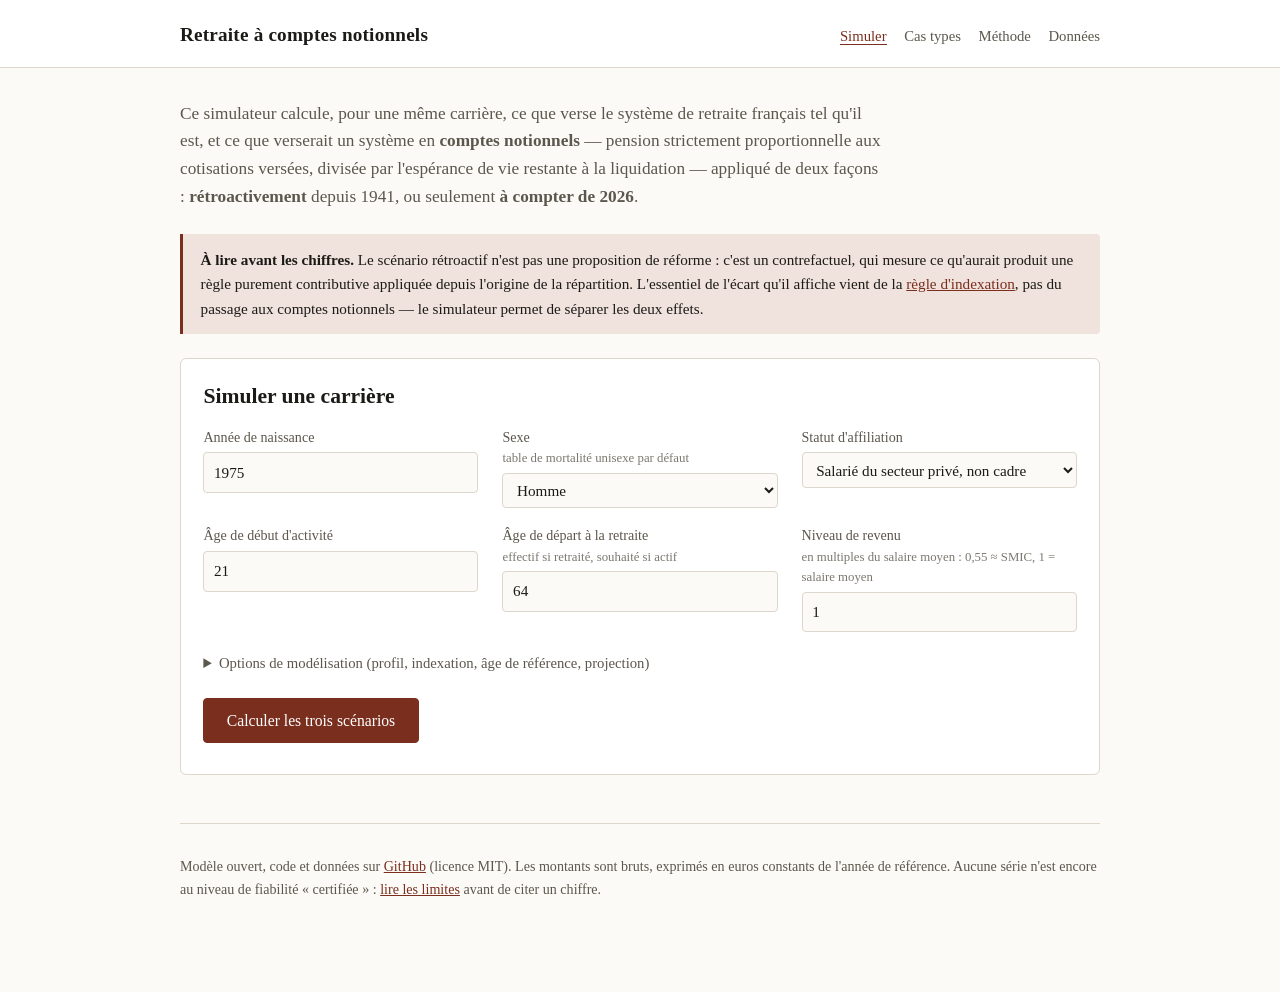
==== index.html @ 0a954726 "Servir le site depuis la racine, là où GitHub Pages regarde Deux mécanismes publiaient le site en mê" ====
<!doctype html>
<html lang="fr">
<head>
<meta charset="utf-8">
<meta name="viewport" content="width=device-width, initial-scale=1">
<title>Retraite à comptes notionnels — simulateur</title>
<meta name="description" content="Simulateur d'un système de retraite français en comptes notionnels, appliqué rétroactivement depuis 1941. Le calcul s'exécute dans votre navigateur.">
<link rel="icon" href="data:image/svg+xml,<svg xmlns='http://www.w3.org/2000/svg' viewBox='0 0 32 32'><text y='26' font-size='26'>📈</text></svg>">

<!-- Style d'amorçage, le temps que le moteur se charge. La feuille de style
     complète est produite par le module Python, pour n'exister qu'en un seul
     endroit. -->
<style>
  :root { color-scheme: light dark; --fond: #fbfaf7; --texte: #1b1a17;
          --texte-doux: #5c574d; --accent: #7a2e1e; --trait: #ddd7cb;
          --fond-appui: #f2efe9; }
  @media (prefers-color-scheme: dark) {
    :root { --fond: #16151a; --texte: #ece9e3; --texte-doux: #a5a099;
            --accent: #e08b6f; --trait: #35333c; --fond-appui: #26252c; }
  }
  body { margin: 0; background: var(--fond); color: var(--texte);
         font-family: "Iowan Old Style", "Palatino Linotype", Palatino, Georgia, serif;
         font-size: 17px; line-height: 1.6; }
  #amorce { max-width: 34rem; margin: 0 auto; padding: 5rem 1.5rem; text-align: center; }
  #amorce h1 { font-size: 1.4rem; font-weight: 600; margin: 0 0 0.75rem; }
  #amorce p { color: var(--texte-doux); font-size: 0.98rem; }
  #etape { font-size: 0.92rem; margin-top: 1.75rem; }
  .jauge { height: 6px; width: min(24rem, 80%); margin: 0.9rem auto 0;
           background: var(--fond-appui); border-radius: 3px; overflow: hidden; }
  .jauge > span { display: block; height: 100%; width: 30%; background: var(--accent);
                  animation: glisse 1.4s ease-in-out infinite; }
  @keyframes glisse { 0% { transform: translateX(-100%); } 100% { transform: translateX(333%); } }
  #amorce.echec .jauge { display: none; }
  #amorce code { background: var(--fond-appui); padding: 0.1rem 0.35rem;
                 border-radius: 3px; font-size: 0.88rem; }
  .replique { text-align: left; border-left: 3px solid var(--accent);
              background: var(--fond-appui); padding: 0.9rem 1.1rem; margin-top: 1.5rem;
              font-size: 0.92rem; }
</style>
<style id="style-simulateur"></style>
</head>
<body>

<div id="amorce">
  <h1>Retraite à comptes notionnels</h1>
  <p>Le simulateur se prépare. Le modèle — code Python et données de référence —
  s'exécute dans votre navigateur : rien n'est envoyé à un serveur, et il n'y a
  rien à installer. Le premier chargement prend quelques secondes, les suivants
  sont immédiats.</p>
  <div id="etape">Démarrage…</div>
  <div class="jauge"><span></span></div>
  <noscript>
    <div class="replique">Ce simulateur a besoin de JavaScript : le calcul se fait
    dans votre navigateur, il n'y a pas de serveur pour le faire à sa place.</div>
  </noscript>
</div>

<script src="moteur/pyodide/pyodide.js"></script>
<script>
(function () {
  "use strict";

  // Tout est servi depuis ce dépôt : l'environnement Python comme le modèle.
  // Aucune requête vers un tiers, rien à installer, rien à autoriser.
  const INDEX_PYODIDE = "moteur/pyodide/";
  const RACINE = "/simulateur";
  const amorce = document.getElementById("amorce");
  let moteur = null;      // module Python retraite_notionnelle.web.navigateur
  let rendu = null;       // fonction (chemin, parametres) -> {titre, corps, ...}

  function etape(texte) {
    document.getElementById("etape").textContent = texte;
  }

  function echec(titre, detail) {
    amorce.classList.add("echec");
    amorce.innerHTML =
      "<h1>" + titre + "</h1>" +
      '<div class="replique">' + detail + "</div>";
  }

  // -- démarrage -------------------------------------------------------------

  async function preparer() {
    if (typeof loadPyodide !== "function") {
      throw new Error("environnement introuvable");
    }
    etape("Chargement de Python (environ 12 Mo, mis en cache ensuite)…");
    const pyodide = await loadPyodide({ indexURL: INDEX_PYODIDE });

    etape("Chargement de la bibliothèque de lecture des données…");
    await pyodide.loadPackage("pyyaml");

    etape("Chargement du modèle et des séries de référence…");
    const reponse = await fetch("moteur/simulateur.zip", { cache: "force-cache" });
    if (!reponse.ok) {
      throw new Error("moteur/simulateur.zip introuvable (" + reponse.status + ")");
    }
    const paquet = await reponse.arrayBuffer();
    pyodide.FS.mkdirTree(RACINE);
    await pyodide.unpackArchive(paquet, "zip", { extractDir: RACINE });
    pyodide.runPython("import sys; sys.path.insert(0, " + JSON.stringify(RACINE) + ")");

    etape("Calibration des tables de mortalité…");
    moteur = pyodide.pyimport("retraite_notionnelle.web.navigateur");
    document.getElementById("style-simulateur").textContent = moteur.feuille_de_style();
    moteur.demarrer(RACINE + "/data");

    rendu = function (chemin, parametres) {
      return JSON.parse(moteur.rendre_page(chemin, JSON.stringify(parametres)));
    };
  }

  // -- rendu -----------------------------------------------------------------

  function coquille() {
    amorce.remove();
    document.body.insertAdjacentHTML("beforeend",
      '<div id="entete"></div><main id="contenu"></main>');
  }

  function chargement(message) {
    return '<div class="chargement">' + message +
           '<div class="jauge"><span></span></div></div>';
  }

  function adresse() {
    const brut = location.hash.replace(/^#/, "") || "/";
    const separation = brut.indexOf("?");
    const chemin = separation === -1 ? brut : brut.slice(0, separation);
    const requete = separation === -1 ? "" : brut.slice(separation + 1);
    const parametres = {};
    new URLSearchParams(requete).forEach(function (valeur, cle) {
      parametres[cle] = valeur;
    });
    return { chemin: chemin || "/", parametres: parametres };
  }

  // Les options de modélisation restent ouvertes d'une simulation à l'autre :
  // qui les a dépliées une fois y revient.
  let optionsDepliees = false;

  async function afficher() {
    const cible = adresse();
    const contenu = document.getElementById("contenu");
    const details = contenu.querySelector("form details");
    if (details) { optionsDepliees = details.open; }

    document.body.classList.add("calcul-en-cours");
    contenu.innerHTML = chargement(
      cible.chemin === "/cas-types"
        ? "Calcul des 12 cas types sur 7 générations…"
        : "Calcul en cours…"
    );
    // Laisse le navigateur peindre l'attente avant de bloquer sur le calcul.
    await new Promise(function (suite) { setTimeout(suite, 20); });

    let page;
    try {
      page = rendu(cible.chemin, cible.parametres);
    } catch (erreur) {
      document.body.classList.remove("calcul-en-cours");
      contenu.innerHTML =
        '<div class="erreur"><strong>Le calcul a échoué.</strong> ' +
        String(erreur).replace(/[<>&]/g, "") + "</div>";
      return;
    }

    document.getElementById("entete").innerHTML = page.entete;
    contenu.innerHTML = page.corps + page.pied;
    document.title = page.titre + " — Retraite en comptes notionnels";
    document.body.classList.remove("calcul-en-cours");

    const nouveauDetails = contenu.querySelector("form details");
    if (nouveauDetails && optionsDepliees) { nouveauDetails.open = true; }
    window.scrollTo({ top: 0 });
  }

  // -- navigation ------------------------------------------------------------

  document.addEventListener("submit", function (evenement) {
    const formulaire = evenement.target.closest("form");
    if (!formulaire) { return; }
    evenement.preventDefault();

    const parametres = new URLSearchParams();
    new FormData(formulaire).forEach(function (valeur, cle) {
      if (String(valeur).trim() !== "") { parametres.set(cle, valeur); }
    });
    const cible = "#/?" + parametres.toString();
    if (location.hash === cible) { afficher(); } else { location.hash = cible; }
  });

  window.addEventListener("hashchange", afficher);

  preparer().then(function () {
    coquille();
    return afficher();
  }).catch(function (erreur) {
    echec(
      "Le simulateur n'a pas pu se charger",
      "<p>" + String(erreur) + "</p>" +
      "<p>Le calcul s'exécute dans le navigateur, au moyen de WebAssembly. " +
      "Un navigateur ancien, ou un mode de navigation qui bloque WebAssembly, " +
      "peut l'en empêcher. Réessayer après rechargement de la page suffit " +
      "souvent ; sinon, un navigateur à jour (Firefox, Chrome, Safari, Edge) " +
      "règle le problème.</p>" +
      '<p><a href="https://github.com/wald52/retraitecomptenotionelle">' +
      "Le dépôt du projet</a></p>"
    );
  });
})();
</script>
</body>
</html>
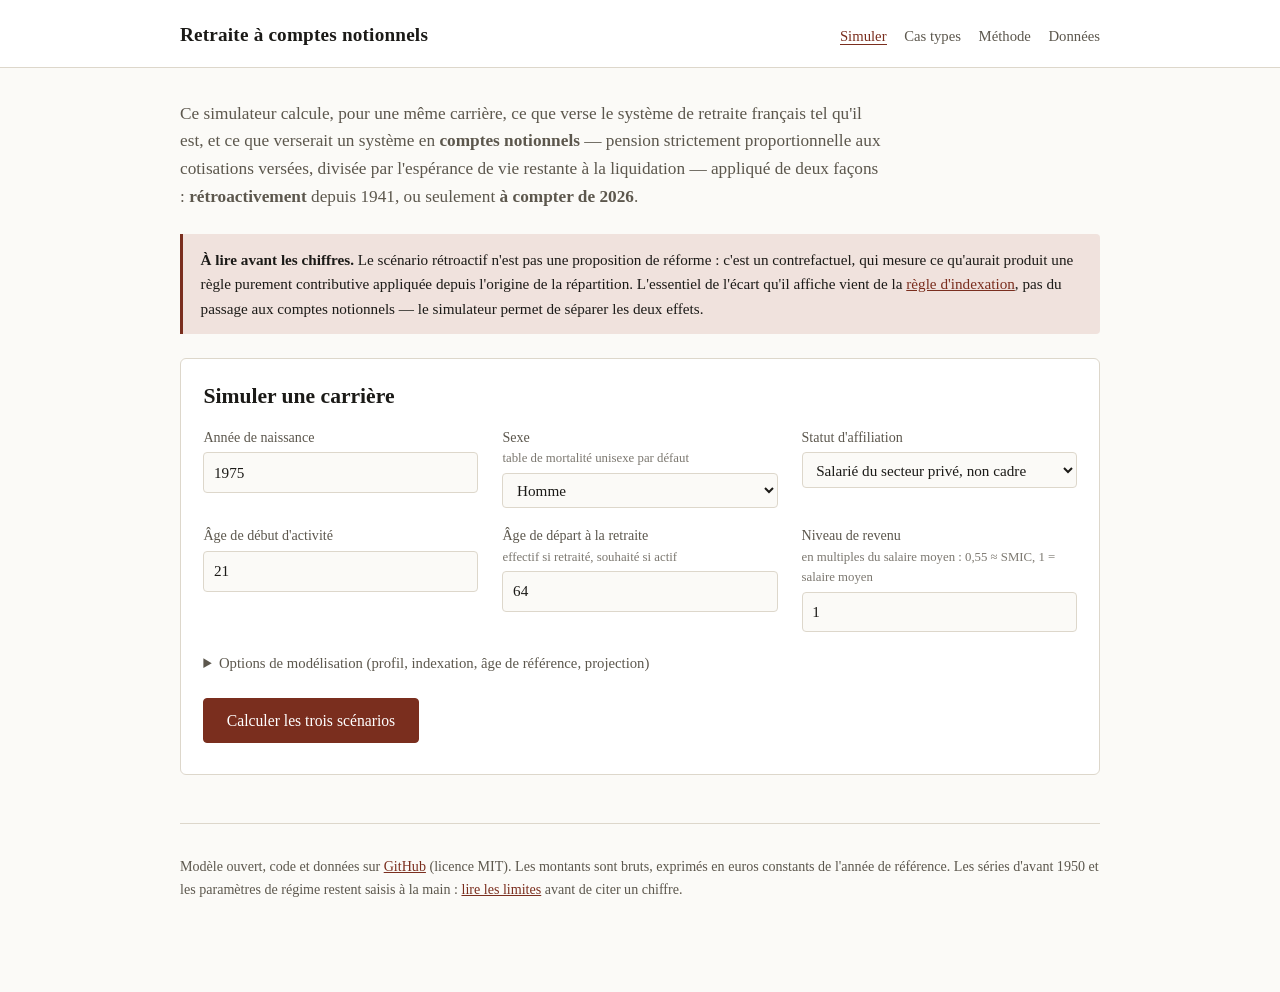
==== commit b7435125: "Servir le simulateur en JavaScript : 13,5 Mo de Pyodide en moins La page chargeait CPython compilé e" ====
--- a/index.html
+++ b/index.html
@@ -7,29 +7,24 @@
 <meta name="description" content="Simulateur d'un système de retraite français en comptes notionnels, appliqué rétroactivement depuis 1941. Le calcul s'exécute dans votre navigateur.">
 <link rel="icon" href="data:image/svg+xml,<svg xmlns='http://www.w3.org/2000/svg' viewBox='0 0 32 32'><text y='26' font-size='26'>📈</text></svg>">
 
-<!-- Style d'amorçage, le temps que le moteur se charge. La feuille de style
-     complète est produite par le module Python, pour n'exister qu'en un seul
-     endroit. -->
+<!-- La feuille de style est extraite du module Python par
+     scripts/construire_donnees.py : elle n'existe qu'en un seul endroit, et le
+     serveur Python comme le site en JavaScript affichent la même chose. -->
+<link rel="stylesheet" href="moteur/style.css">
+<link rel="preload" href="moteur/donnees.json" as="fetch" type="application/json">
+
 <style>
-  :root { color-scheme: light dark; --fond: #fbfaf7; --texte: #1b1a17;
-          --texte-doux: #5c574d; --accent: #7a2e1e; --trait: #ddd7cb;
-          --fond-appui: #f2efe9; }
-  @media (prefers-color-scheme: dark) {
-    :root { --fond: #16151a; --texte: #ece9e3; --texte-doux: #a5a099;
-            --accent: #e08b6f; --trait: #35333c; --fond-appui: #26252c; }
-  }
-  body { margin: 0; background: var(--fond); color: var(--texte);
-         font-family: "Iowan Old Style", "Palatino Linotype", Palatino, Georgia, serif;
-         font-size: 17px; line-height: 1.6; }
+  /* Écran d'amorçage : quelques dixièmes de seconde, le temps de récupérer les
+     séries de référence. Il reprend les variables de la feuille de style. */
   #amorce { max-width: 34rem; margin: 0 auto; padding: 5rem 1.5rem; text-align: center; }
   #amorce h1 { font-size: 1.4rem; font-weight: 600; margin: 0 0 0.75rem; }
   #amorce p { color: var(--texte-doux); font-size: 0.98rem; }
   #etape { font-size: 0.92rem; margin-top: 1.75rem; }
-  .jauge { height: 6px; width: min(24rem, 80%); margin: 0.9rem auto 0;
-           background: var(--fond-appui); border-radius: 3px; overflow: hidden; }
-  .jauge > span { display: block; height: 100%; width: 30%; background: var(--accent);
-                  animation: glisse 1.4s ease-in-out infinite; }
-  @keyframes glisse { 0% { transform: translateX(-100%); } 100% { transform: translateX(333%); } }
+  #amorce .jauge { height: 6px; width: min(24rem, 80%); margin: 0.9rem auto 0;
+                   background: var(--fond-appui); border-radius: 3px; overflow: hidden; }
+  #amorce .jauge > span { display: block; height: 100%; width: 30%;
+                          background: var(--accent);
+                          animation: glisse 1.4s ease-in-out infinite; }
   #amorce.echec .jauge { display: none; }
   #amorce code { background: var(--fond-appui); padding: 0.1rem 0.35rem;
                  border-radius: 3px; font-size: 0.88rem; }
@@ -37,16 +32,14 @@
               background: var(--fond-appui); padding: 0.9rem 1.1rem; margin-top: 1.5rem;
               font-size: 0.92rem; }
 </style>
-<style id="style-simulateur"></style>
 </head>
 <body>
 
 <div id="amorce">
   <h1>Retraite à comptes notionnels</h1>
-  <p>Le simulateur se prépare. Le modèle — code Python et données de référence —
-  s'exécute dans votre navigateur : rien n'est envoyé à un serveur, et il n'y a
-  rien à installer. Le premier chargement prend quelques secondes, les suivants
-  sont immédiats.</p>
+  <p>Le simulateur se prépare. Le modèle et les données de référence s'exécutent
+  dans votre navigateur : rien n'est envoyé à un serveur, et il n'y a rien à
+  installer.</p>
   <div id="etape">Démarrage…</div>
   <div class="jauge"><span></span></div>
   <noscript>
@@ -55,161 +48,136 @@
   </noscript>
 </div>
 
-<script src="moteur/pyodide/pyodide.js"></script>
-<script>
-(function () {
-  "use strict";
+<script type="module">
+import { Contexte, TITRES, rendre } from "./moteur/js/pages.js";
+import * as gabarit from "./moteur/js/gabarit.js";
 
-  // Tout est servi depuis ce dépôt : l'environnement Python comme le modèle.
-  // Aucune requête vers un tiers, rien à installer, rien à autoriser.
-  const INDEX_PYODIDE = "moteur/pyodide/";
-  const RACINE = "/simulateur";
-  const amorce = document.getElementById("amorce");
-  let moteur = null;      // module Python retraite_notionnelle.web.navigateur
-  let rendu = null;       // fonction (chemin, parametres) -> {titre, corps, ...}
+const amorce = document.getElementById("amorce");
+let contexte = null;
 
-  function etape(texte) {
-    document.getElementById("etape").textContent = texte;
+function etape(texte) {
+  document.getElementById("etape").textContent = texte;
+}
+
+function echec(titre, detail) {
+  amorce.classList.add("echec");
+  amorce.innerHTML = `<h1>${titre}</h1><div class="replique">${detail}</div>`;
+}
+
+// -- démarrage ---------------------------------------------------------------
+
+async function preparer() {
+  etape("Chargement des séries de référence…");
+  const reponse = await fetch("moteur/donnees.json", { cache: "force-cache" });
+  if (!reponse.ok) {
+    throw new Error(`moteur/donnees.json introuvable (${reponse.status})`);
+  }
+  const paquet = await reponse.json();
+
+  gabarit.etat.mode = "navigateur";
+  contexte = new Contexte(paquet);
+  // Construit le simulateur du jeu de paramètres par défaut — séries, tables de
+  // mortalité et catalogue des régimes. C'est la seule opération qui coûte, et
+  // les simulations suivantes la réutilisent.
+  contexte.simulateur();
+}
+
+// -- rendu -------------------------------------------------------------------
+
+function coquille() {
+  amorce.remove();
+  document.body.insertAdjacentHTML("beforeend",
+    '<div id="entete"></div><main id="contenu"></main>');
+}
+
+function chargement(message) {
+  return `<div class="chargement">${message}<div class="jauge"><span></span></div></div>`;
+}
+
+function adresse() {
+  const brut = location.hash.replace(/^#/, "") || "/";
+  const separation = brut.indexOf("?");
+  const chemin = separation === -1 ? brut : brut.slice(0, separation);
+  const requete = separation === -1 ? "" : brut.slice(separation + 1);
+  const parametres = {};
+  new URLSearchParams(requete).forEach((valeur, cle) => { parametres[cle] = valeur; });
+  return { chemin: chemin || "/", parametres };
+}
+
+// Les options de modélisation restent ouvertes d'une simulation à l'autre :
+// qui les a dépliées une fois y revient.
+let optionsDepliees = false;
+
+async function afficher() {
+  const cible = adresse();
+  const contenu = document.getElementById("contenu");
+  const details = contenu.querySelector("form details");
+  if (details) { optionsDepliees = details.open; }
+
+  document.body.classList.add("calcul-en-cours");
+  contenu.innerHTML = chargement(
+    cible.chemin === "/cas-types"
+      ? "Calcul des 12 cas types sur 7 générations…"
+      : "Calcul en cours…",
+  );
+  // Laisse le navigateur peindre l'attente avant de bloquer sur le calcul.
+  await new Promise((suite) => { setTimeout(suite, 20); });
+
+  let titre;
+  let corps;
+  try {
+    [titre, corps] = rendre(contexte, cible.chemin in TITRES ? cible.chemin : "/",
+      cible.parametres);
+  } catch (erreur) {
+    document.body.classList.remove("calcul-en-cours");
+    contenu.innerHTML = '<div class="erreur"><strong>Le calcul a échoué.</strong> '
+      + String(erreur).replace(/[<>&]/g, "") + "</div>";
+    return;
   }
 
-  function echec(titre, detail) {
-    amorce.classList.add("echec");
-    amorce.innerHTML =
-      "<h1>" + titre + "</h1>" +
-      '<div class="replique">' + detail + "</div>";
-  }
+  document.getElementById("entete").innerHTML = gabarit.entete(cible.chemin);
+  contenu.innerHTML = corps + gabarit.pied();
+  document.title = `${titre} — Retraite en comptes notionnels`;
+  document.body.classList.remove("calcul-en-cours");
 
-  // -- démarrage -------------------------------------------------------------
+  const nouveauDetails = contenu.querySelector("form details");
+  if (nouveauDetails && optionsDepliees) { nouveauDetails.open = true; }
+  window.scrollTo({ top: 0 });
+}
 
-  async function preparer() {
-    if (typeof loadPyodide !== "function") {
-      throw new Error("environnement introuvable");
-    }
-    etape("Chargement de Python (environ 12 Mo, mis en cache ensuite)…");
-    const pyodide = await loadPyodide({ indexURL: INDEX_PYODIDE });
+// -- navigation --------------------------------------------------------------
 
-    etape("Chargement de la bibliothèque de lecture des données…");
-    await pyodide.loadPackage("pyyaml");
+document.addEventListener("submit", (evenement) => {
+  const formulaire = evenement.target.closest("form");
+  if (!formulaire) { return; }
+  evenement.preventDefault();
 
-    etape("Chargement du modèle et des séries de référence…");
-    const reponse = await fetch("moteur/simulateur.zip", { cache: "force-cache" });
-    if (!reponse.ok) {
-      throw new Error("moteur/simulateur.zip introuvable (" + reponse.status + ")");
-    }
-    const paquet = await reponse.arrayBuffer();
-    pyodide.FS.mkdirTree(RACINE);
-    await pyodide.unpackArchive(paquet, "zip", { extractDir: RACINE });
-    pyodide.runPython("import sys; sys.path.insert(0, " + JSON.stringify(RACINE) + ")");
+  const parametres = new URLSearchParams();
+  new FormData(formulaire).forEach((valeur, cle) => {
+    if (String(valeur).trim() !== "") { parametres.set(cle, valeur); }
+  });
+  const cible = `#/?${parametres.toString()}`;
+  if (location.hash === cible) { afficher(); } else { location.hash = cible; }
+});
 
-    etape("Calibration des tables de mortalité…");
-    moteur = pyodide.pyimport("retraite_notionnelle.web.navigateur");
-    document.getElementById("style-simulateur").textContent = moteur.feuille_de_style();
-    moteur.demarrer(RACINE + "/data");
+window.addEventListener("hashchange", afficher);
 
-    rendu = function (chemin, parametres) {
-      return JSON.parse(moteur.rendre_page(chemin, JSON.stringify(parametres)));
-    };
-  }
-
-  // -- rendu -----------------------------------------------------------------
-
-  function coquille() {
-    amorce.remove();
-    document.body.insertAdjacentHTML("beforeend",
-      '<div id="entete"></div><main id="contenu"></main>');
-  }
-
-  function chargement(message) {
-    return '<div class="chargement">' + message +
-           '<div class="jauge"><span></span></div></div>';
-  }
-
-  function adresse() {
-    const brut = location.hash.replace(/^#/, "") || "/";
-    const separation = brut.indexOf("?");
-    const chemin = separation === -1 ? brut : brut.slice(0, separation);
-    const requete = separation === -1 ? "" : brut.slice(separation + 1);
-    const parametres = {};
-    new URLSearchParams(requete).forEach(function (valeur, cle) {
-      parametres[cle] = valeur;
-    });
-    return { chemin: chemin || "/", parametres: parametres };
-  }
-
-  // Les options de modélisation restent ouvertes d'une simulation à l'autre :
-  // qui les a dépliées une fois y revient.
-  let optionsDepliees = false;
-
-  async function afficher() {
-    const cible = adresse();
-    const contenu = document.getElementById("contenu");
-    const details = contenu.querySelector("form details");
-    if (details) { optionsDepliees = details.open; }
-
-    document.body.classList.add("calcul-en-cours");
-    contenu.innerHTML = chargement(
-      cible.chemin === "/cas-types"
-        ? "Calcul des 12 cas types sur 7 générations…"
-        : "Calcul en cours…"
-    );
-    // Laisse le navigateur peindre l'attente avant de bloquer sur le calcul.
-    await new Promise(function (suite) { setTimeout(suite, 20); });
-
-    let page;
-    try {
-      page = rendu(cible.chemin, cible.parametres);
-    } catch (erreur) {
-      document.body.classList.remove("calcul-en-cours");
-      contenu.innerHTML =
-        '<div class="erreur"><strong>Le calcul a échoué.</strong> ' +
-        String(erreur).replace(/[<>&]/g, "") + "</div>";
-      return;
-    }
-
-    document.getElementById("entete").innerHTML = page.entete;
-    contenu.innerHTML = page.corps + page.pied;
-    document.title = page.titre + " — Retraite en comptes notionnels";
-    document.body.classList.remove("calcul-en-cours");
-
-    const nouveauDetails = contenu.querySelector("form details");
-    if (nouveauDetails && optionsDepliees) { nouveauDetails.open = true; }
-    window.scrollTo({ top: 0 });
-  }
-
-  // -- navigation ------------------------------------------------------------
-
-  document.addEventListener("submit", function (evenement) {
-    const formulaire = evenement.target.closest("form");
-    if (!formulaire) { return; }
-    evenement.preventDefault();
-
-    const parametres = new URLSearchParams();
-    new FormData(formulaire).forEach(function (valeur, cle) {
-      if (String(valeur).trim() !== "") { parametres.set(cle, valeur); }
-    });
-    const cible = "#/?" + parametres.toString();
-    if (location.hash === cible) { afficher(); } else { location.hash = cible; }
-  });
-
-  window.addEventListener("hashchange", afficher);
-
-  preparer().then(function () {
-    coquille();
-    return afficher();
-  }).catch(function (erreur) {
-    echec(
-      "Le simulateur n'a pas pu se charger",
-      "<p>" + String(erreur) + "</p>" +
-      "<p>Le calcul s'exécute dans le navigateur, au moyen de WebAssembly. " +
-      "Un navigateur ancien, ou un mode de navigation qui bloque WebAssembly, " +
-      "peut l'en empêcher. Réessayer après rechargement de la page suffit " +
-      "souvent ; sinon, un navigateur à jour (Firefox, Chrome, Safari, Edge) " +
-      "règle le problème.</p>" +
-      '<p><a href="https://github.com/wald52/retraitecomptenotionelle">' +
-      "Le dépôt du projet</a></p>"
-    );
-  });
-})();
+preparer().then(() => {
+  coquille();
+  return afficher();
+}).catch((erreur) => {
+  echec(
+    "Le simulateur n'a pas pu se charger",
+    `<p>${String(erreur)}</p>`
+    + "<p>Le modèle et ses données sont servis depuis ce dépôt : un réseau "
+    + "coupé pendant le chargement, ou un navigateur qui bloque les modules "
+    + "JavaScript, peuvent l'empêcher d'aboutir. Recharger la page suffit "
+    + "souvent ; sinon, un navigateur à jour (Firefox, Chrome, Safari, Edge) "
+    + "règle le problème.</p>"
+    + '<p><a href="https://github.com/wald52/retraitecomptenotionelle">'
+    + "Le dépôt du projet</a></p>",
+  );
+});
 </script>
 </body>
 </html>
--- a/moteur/style.css
+++ b/moteur/style.css
@@ -0,0 +1,173 @@
+/* Extrait de src/retraite_notionnelle/web/gabarit.py par
+   scripts/construire_donnees.py — ne pas modifier ici. */
+:root {
+  color-scheme: light dark;
+  --fond: #fbfaf7;
+  --fond-carte: #ffffff;
+  --fond-appui: #f2efe9;
+  --texte: #1b1a17;
+  --texte-doux: #5c574d;
+  --trait: #ddd7cb;
+  --accent: #7a2e1e;
+  --accent-doux: #f0e2dd;
+  --actuel: #3f5c66;
+  --retroactif: #a2472e;
+  --prospectif: #6a6a4d;
+  --alerte: #8a5a00;
+}
+@media (prefers-color-scheme: dark) {
+  :root {
+    --fond: #16151a;
+    --fond-carte: #1e1d23;
+    --fond-appui: #26252c;
+    --texte: #ece9e3;
+    --texte-doux: #a5a099;
+    --trait: #35333c;
+    --accent: #e08b6f;
+    --accent-doux: #3a2820;
+    --actuel: #8fb2c0;
+    --retroactif: #e08b6f;
+    --prospectif: #bcbc8e;
+    --alerte: #e0b062;
+  }
+}
+* { box-sizing: border-box; }
+body {
+  margin: 0;
+  background: var(--fond);
+  color: var(--texte);
+  font-family: "Iowan Old Style", "Palatino Linotype", Palatino, Georgia, serif;
+  font-size: 17px;
+  line-height: 1.6;
+}
+main { max-width: 60rem; margin: 0 auto; padding: 0 1.25rem 5rem; }
+header.bandeau {
+  border-bottom: 1px solid var(--trait);
+  background: var(--fond-carte);
+  padding: 1.25rem 0 1rem;
+  margin-bottom: 2rem;
+}
+header.bandeau .interieur {
+  max-width: 60rem; margin: 0 auto; padding: 0 1.25rem;
+  display: flex; flex-wrap: wrap; gap: 0.75rem 1.5rem;
+  align-items: baseline; justify-content: space-between;
+}
+header.bandeau h1 { font-size: 1.2rem; margin: 0; letter-spacing: 0.01em; }
+header.bandeau h1 a { color: inherit; text-decoration: none; }
+nav a {
+  color: var(--texte-doux); text-decoration: none;
+  margin-left: 1.1rem; font-size: 0.92rem;
+  border-bottom: 1px solid transparent;
+}
+nav a:hover, nav a[aria-current="page"] {
+  color: var(--accent); border-bottom-color: var(--accent);
+}
+h2 { font-size: 1.35rem; margin: 2.5rem 0 0.75rem; font-weight: 600; }
+h3 { font-size: 1.05rem; margin: 1.75rem 0 0.5rem; font-weight: 600; }
+p { margin: 0.7rem 0; }
+a { color: var(--accent); }
+.chapeau { font-size: 1.08rem; color: var(--texte-doux); max-width: 44rem; }
+.carte {
+  background: var(--fond-carte); border: 1px solid var(--trait);
+  border-radius: 6px; padding: 1.25rem 1.4rem; margin: 1.5rem 0;
+}
+.note {
+  border-left: 3px solid var(--accent); background: var(--accent-doux);
+  padding: 0.85rem 1.1rem; margin: 1.5rem 0; font-size: 0.95rem;
+  border-radius: 0 4px 4px 0;
+}
+.note.avertissement { border-left-color: var(--alerte); }
+.discret { color: var(--texte-doux); font-size: 0.9rem; }
+form .grille {
+  display: grid; grid-template-columns: repeat(auto-fit, minmax(15rem, 1fr));
+  gap: 1rem 1.5rem;
+}
+label { display: block; font-size: 0.88rem; color: var(--texte-doux); margin-bottom: 0.25rem; }
+label .aide { display: block; font-size: 0.8rem; opacity: 0.8; }
+input, select {
+  width: 100%; padding: 0.45rem 0.6rem; font: inherit; font-size: 0.95rem;
+  color: var(--texte); background: var(--fond); border: 1px solid var(--trait);
+  border-radius: 4px;
+}
+input:focus, select:focus { outline: 2px solid var(--accent); outline-offset: 1px; }
+button {
+  font: inherit; font-size: 0.98rem; padding: 0.55rem 1.4rem; cursor: pointer;
+  color: var(--fond-carte); background: var(--accent);
+  border: 1px solid var(--accent); border-radius: 4px;
+}
+button:hover { opacity: 0.9; }
+details { margin-top: 1.25rem; }
+summary { cursor: pointer; color: var(--texte-doux); font-size: 0.92rem; }
+summary:hover { color: var(--accent); }
+details > .grille { margin-top: 1rem; }
+.defilant { overflow-x: auto; }
+table { border-collapse: collapse; width: 100%; font-size: 0.95rem; }
+th, td { text-align: right; padding: 0.5rem 0.6rem; border-bottom: 1px solid var(--trait); }
+th:first-child, td:first-child { text-align: left; }
+thead th { font-size: 0.82rem; color: var(--texte-doux); font-weight: 600; }
+tbody tr:last-child td { border-bottom: none; }
+td.nombre, th.nombre { font-variant-numeric: tabular-nums; }
+.scenario { margin: 1.4rem 0; }
+.scenario .entete { display: flex; justify-content: space-between; gap: 1rem; align-items: baseline; }
+.scenario .titre { font-weight: 600; }
+.scenario .montant { font-variant-numeric: tabular-nums; white-space: nowrap; }
+.scenario .montant .mensuel { font-size: 1.25rem; }
+.scenario .montant .annuel { color: var(--texte-doux); font-size: 0.85rem; }
+.barre { height: 12px; background: var(--fond-appui); border-radius: 6px; margin-top: 0.4rem; }
+.barre > span { display: block; height: 100%; border-radius: 6px; }
+.barre.actuel > span { background: var(--actuel); }
+.barre.retroactif > span { background: var(--retroactif); }
+.barre.prospectif > span { background: var(--prospectif); }
+.scenario .glose { font-size: 0.88rem; color: var(--texte-doux); margin-top: 0.35rem; }
+.fiches { display: grid; grid-template-columns: repeat(auto-fit, minmax(11rem, 1fr)); gap: 1rem; }
+.fiche .valeur { font-size: 1.2rem; font-variant-numeric: tabular-nums; }
+.fiche .etiquette { font-size: 0.82rem; color: var(--texte-doux); }
+.etiquette-fiabilite {
+  display: inline-block; font-size: 0.78rem; letter-spacing: 0.04em;
+  text-transform: uppercase; padding: 0.15rem 0.5rem; border-radius: 3px;
+  background: var(--fond-appui); color: var(--texte-doux);
+}
+ul.serree { margin: 0.5rem 0; padding-left: 1.2rem; }
+ul.serree li { margin: 0.3rem 0; }
+footer {
+  border-top: 1px solid var(--trait); margin-top: 3rem; padding-top: 1.25rem;
+  font-size: 0.88rem; color: var(--texte-doux);
+}
+.erreur {
+  border-left: 3px solid var(--retroactif); background: var(--fond-appui);
+  padding: 0.85rem 1.1rem; margin: 1.5rem 0;
+}
+pre.json {
+  background: var(--fond-appui); border: 1px solid var(--trait); border-radius: 4px;
+  padding: 0.9rem 1.1rem; overflow-x: auto; max-height: 26rem; overflow-y: auto;
+  font-size: 0.82rem; line-height: 1.45;
+  font-family: ui-monospace, "SF Mono", Menlo, Consolas, monospace;
+}
+.chargement { text-align: center; padding: 4rem 1rem; color: var(--texte-doux); }
+.chargement .jauge {
+  height: 6px; width: min(24rem, 80%); margin: 1.5rem auto 0;
+  background: var(--fond-appui); border-radius: 3px; overflow: hidden;
+}
+.chargement .jauge > span {
+  display: block; height: 100%; width: 30%; background: var(--accent);
+  animation: glisse 1.4s ease-in-out infinite;
+}
+@keyframes glisse {
+  0% { transform: translateX(-100%); }
+  100% { transform: translateX(333%); }
+}
+body.calcul-en-cours main { opacity: 0.45; transition: opacity 0.2s; }
+
+/* Téléphone : le montant passe sous l'intitulé du scénario plutôt que de se
+   serrer contre lui, et la page respire un peu moins large. */
+@media (max-width: 34rem) {
+  body { font-size: 16px; }
+  main { padding: 0 1rem 4rem; }
+  .carte { padding: 1rem 1.1rem; }
+  header.bandeau .interieur { gap: 0.4rem 1rem; }
+  nav a { margin: 0 1.1rem 0 0; }
+  .scenario .entete { flex-direction: column; gap: 0.15rem; }
+  .scenario .montant { white-space: normal; }
+  .fiches { grid-template-columns: repeat(auto-fit, minmax(8rem, 1fr)); }
+  form .grille { gap: 0.9rem; }
+}
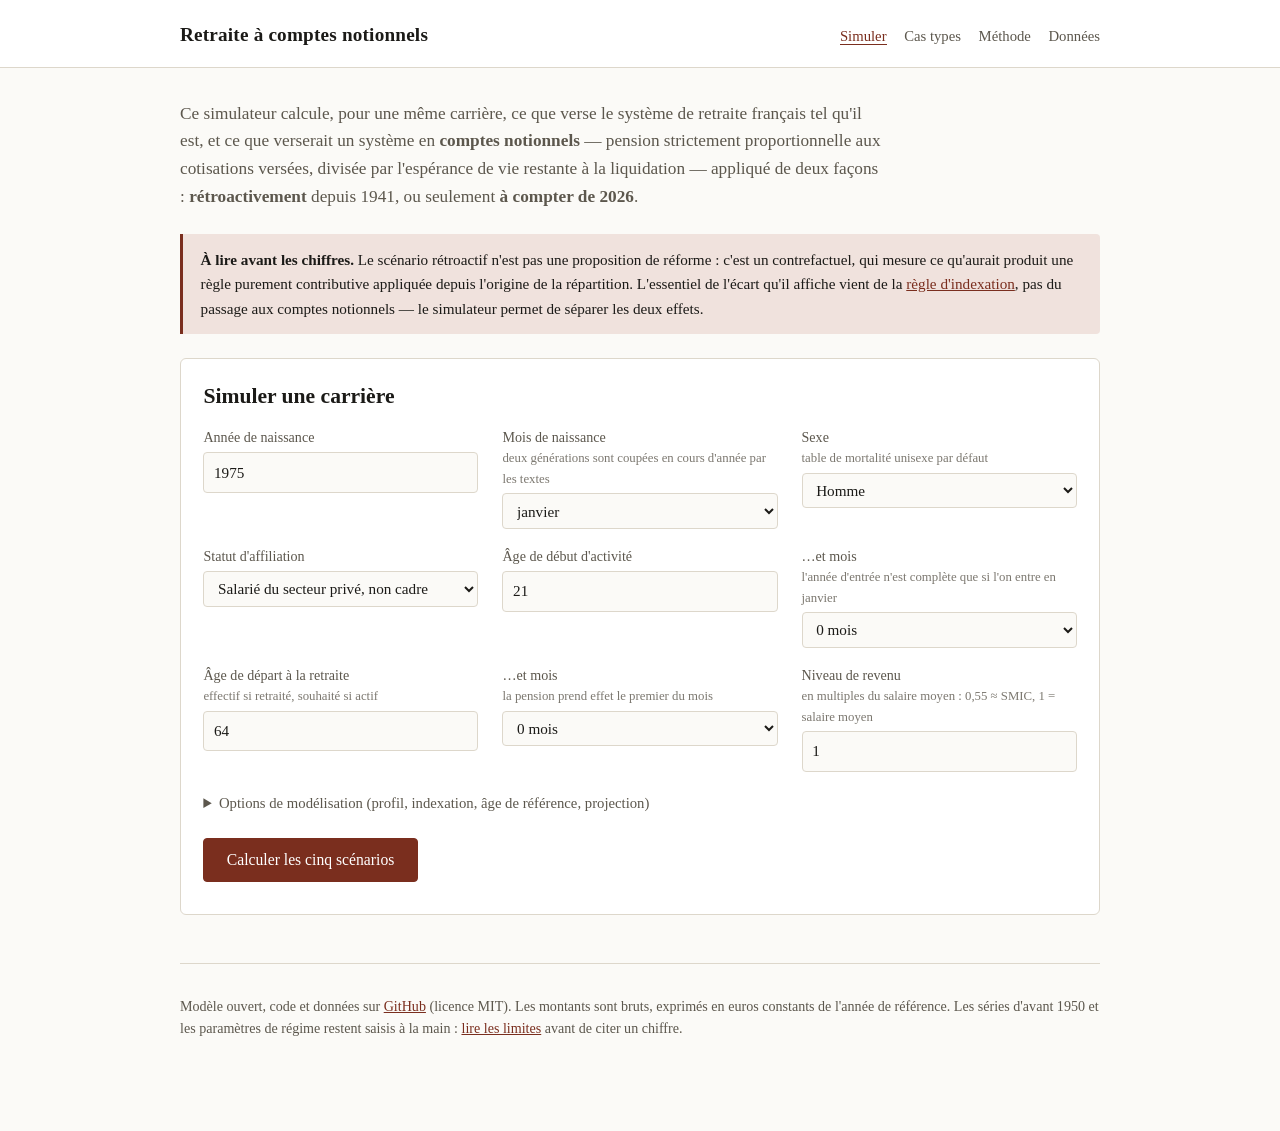
==== commit d9a8e30a: "Retire le serveur FastAPI : le site statique est la seule interface web Le dépôt servait les mêmes p" ====
--- a/index.html
+++ b/index.html
@@ -8,26 +8,27 @@
 <link rel="icon" href="data:image/svg+xml,<svg xmlns='http://www.w3.org/2000/svg' viewBox='0 0 32 32'><text y='26' font-size='26'>📈</text></svg>">
 
 <!-- La feuille de style est extraite du module Python par
-     scripts/construire_donnees.py : elle n'existe qu'en un seul endroit, et le
-     serveur Python comme le site en JavaScript affichent la même chose. -->
+     scripts/construire_donnees.py : elle n'existe qu'en un seul endroit, celui
+     où le modèle de référence décrit son propre rendu. -->
 <link rel="stylesheet" href="moteur/style.css">
-<link rel="preload" href="moteur/donnees.json" as="fetch" type="application/json">
+<link rel="preload" href="moteur/donnees.json" as="fetch" crossorigin>
 
 <style>
-  /* Écran d'amorçage : quelques dixièmes de seconde, le temps de récupérer les
-     séries de référence. Il reprend les variables de la feuille de style. */
-  #amorce { max-width: 34rem; margin: 0 auto; padding: 5rem 1.5rem; text-align: center; }
+  /* Écran d'attente. Il ne s'affiche qu'au-delà d'un tiers de seconde : sur une
+     connexion rapide le simulateur est prêt avant, et un écran qui n'aurait
+     clignoté que le temps d'être aperçu vaut moins que rien. Le retard est en
+     CSS et non en JavaScript, parce que l'attente qu'il couvre se produit
+     justement avant que le moindre script ne soit chargé. */
+  #amorce { max-width: 34rem; margin: 0 auto; padding: 5rem 1.5rem; text-align: center;
+            animation: paraitre 0.25s ease-out 0.35s both; }
   #amorce h1 { font-size: 1.4rem; font-weight: 600; margin: 0 0 0.75rem; }
   #amorce p { color: var(--texte-doux); font-size: 0.98rem; }
-  #etape { font-size: 0.92rem; margin-top: 1.75rem; }
-  #amorce .jauge { height: 6px; width: min(24rem, 80%); margin: 0.9rem auto 0;
+  #amorce .jauge { height: 6px; width: min(24rem, 80%); margin: 2rem auto 0;
                    background: var(--fond-appui); border-radius: 3px; overflow: hidden; }
   #amorce .jauge > span { display: block; height: 100%; width: 30%;
                           background: var(--accent);
                           animation: glisse 1.4s ease-in-out infinite; }
-  #amorce.echec .jauge { display: none; }
-  #amorce code { background: var(--fond-appui); padding: 0.1rem 0.35rem;
-                 border-radius: 3px; font-size: 0.88rem; }
+  @keyframes paraitre { from { opacity: 0; } to { opacity: 1; } }
   .replique { text-align: left; border-left: 3px solid var(--accent);
               background: var(--fond-appui); padding: 0.9rem 1.1rem; margin-top: 1.5rem;
               font-size: 0.92rem; }
@@ -40,7 +41,6 @@
   <p>Le simulateur se prépare. Le modèle et les données de référence s'exécutent
   dans votre navigateur : rien n'est envoyé à un serveur, et il n'y a rien à
   installer.</p>
-  <div id="etape">Démarrage…</div>
   <div class="jauge"><span></span></div>
   <noscript>
     <div class="replique">Ce simulateur a besoin de JavaScript : le calcul se fait
@@ -55,26 +55,22 @@
 const amorce = document.getElementById("amorce");
 let contexte = null;
 
-function etape(texte) {
-  document.getElementById("etape").textContent = texte;
-}
-
 function echec(titre, detail) {
-  amorce.classList.add("echec");
   amorce.innerHTML = `<h1>${titre}</h1><div class="replique">${detail}</div>`;
 }
 
 // -- démarrage ---------------------------------------------------------------
 
 async function preparer() {
-  etape("Chargement des séries de référence…");
+  // Requête volontairement nue : c'est celle que décrit le <link rel="preload">
+  // de l'en-tête, `crossorigin` compris. Toute option qui s'en écarterait ferait
+  // manquer le préchargement, et le paquet serait téléchargé deux fois.
   const reponse = await fetch("moteur/donnees.json", { cache: "force-cache" });
   if (!reponse.ok) {
     throw new Error(`moteur/donnees.json introuvable (${reponse.status})`);
   }
   const paquet = await reponse.json();
 
-  gabarit.etat.mode = "navigateur";
   contexte = new Contexte(paquet);
   // Construit le simulateur du jeu de paramètres par défaut — séries, tables de
   // mortalité et catalogue des régimes. C'est la seule opération qui coûte, et
--- a/moteur/style.css
+++ b/moteur/style.css
@@ -13,6 +13,8 @@
   --actuel: #3f5c66;
   --retroactif: #a2472e;
   --prospectif: #6a6a4d;
+  --retroactif-employeur: #7c5a86;
+  --prospectif-employeur: #35705f;
   --alerte: #8a5a00;
 }
 @media (prefers-color-scheme: dark) {
@@ -28,6 +30,8 @@
     --actuel: #8fb2c0;
     --retroactif: #e08b6f;
     --prospectif: #bcbc8e;
+    --retroactif-employeur: #c39ccd;
+    --prospectif-employeur: #79bda9;
     --alerte: #e0b062;
   }
 }
@@ -118,6 +122,8 @@
 .barre.actuel > span { background: var(--actuel); }
 .barre.retroactif > span { background: var(--retroactif); }
 .barre.prospectif > span { background: var(--prospectif); }
+.barre.retroactif-employeur > span { background: var(--retroactif-employeur); }
+.barre.prospectif-employeur > span { background: var(--prospectif-employeur); }
 .scenario .glose { font-size: 0.88rem; color: var(--texte-doux); margin-top: 0.35rem; }
 .fiches { display: grid; grid-template-columns: repeat(auto-fit, minmax(11rem, 1fr)); gap: 1rem; }
 .fiche .valeur { font-size: 1.2rem; font-variant-numeric: tabular-nums; }
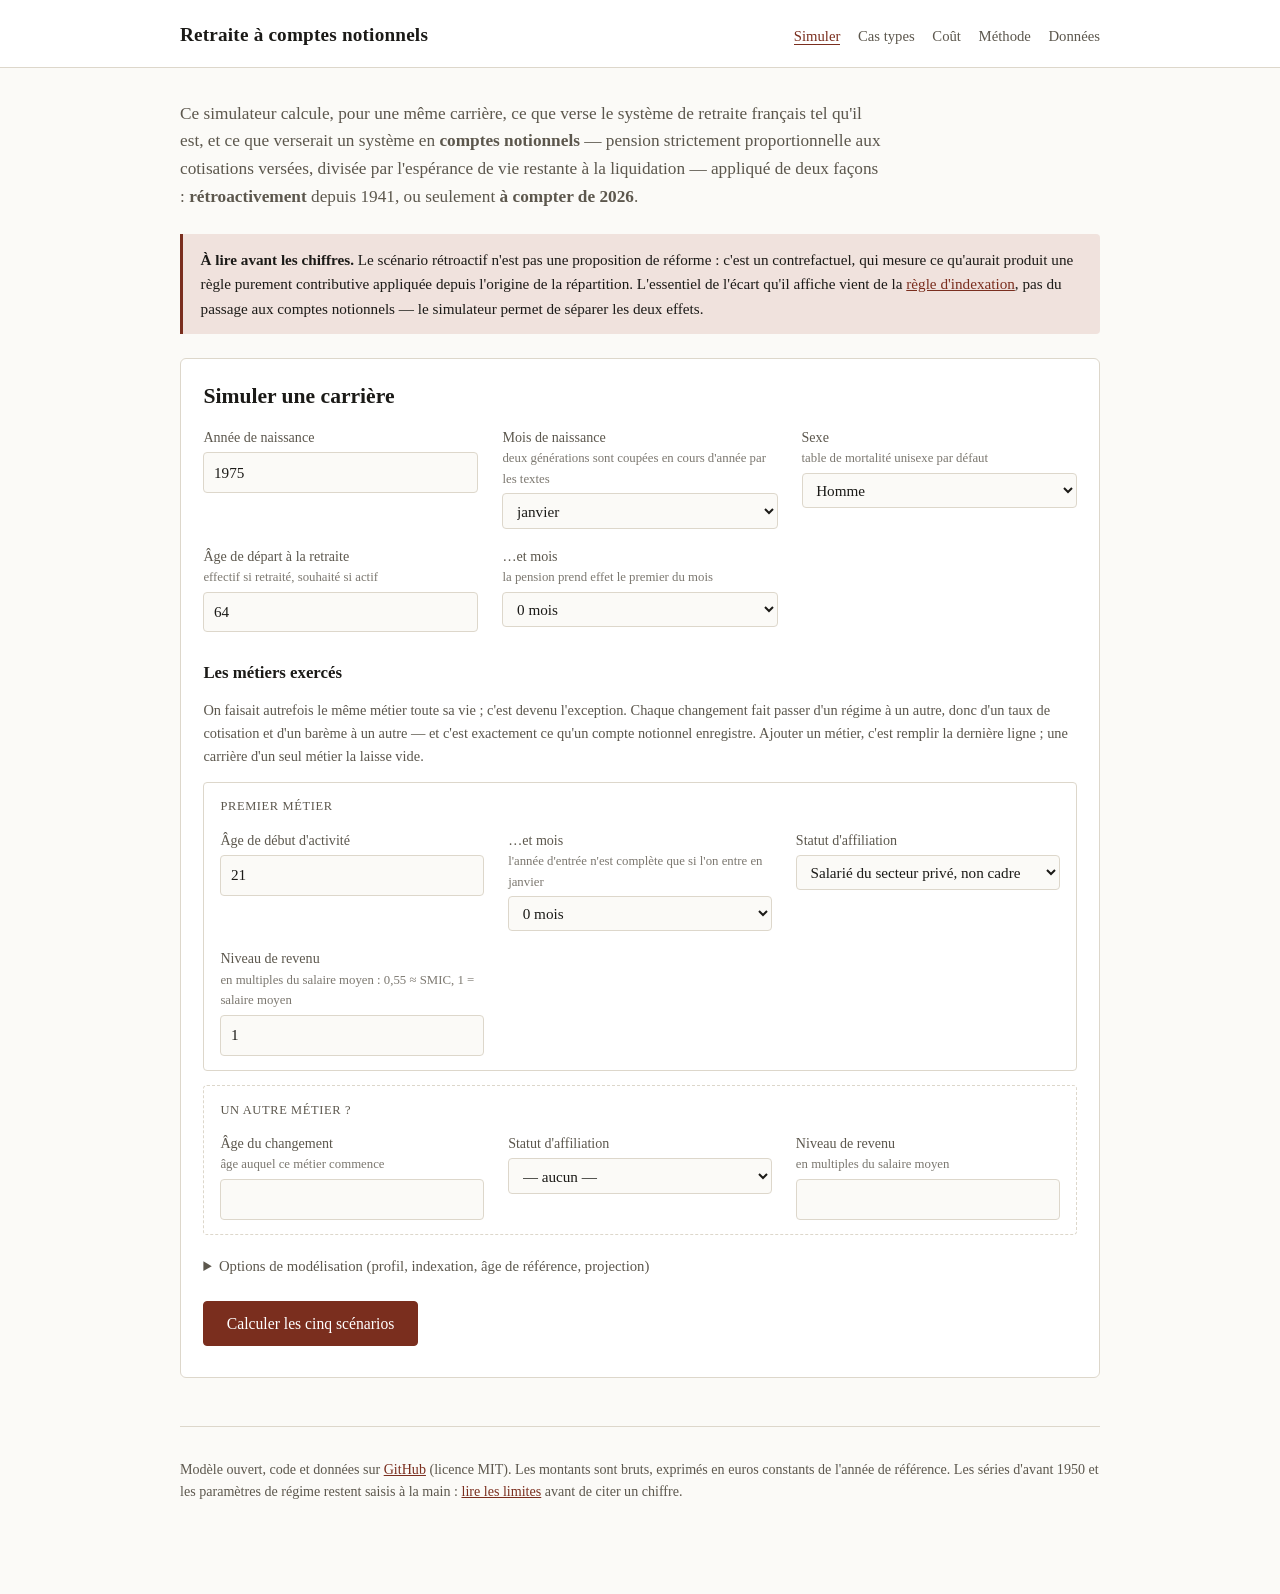
==== commit 6fd21576: "Le coût de la retraite, depuis 1959, système par système Le site calculait des droits — ce qu'une ca" ====
--- a/index.html
+++ b/index.html
@@ -12,6 +12,33 @@
      où le modèle de référence décrit son propre rendu. -->
 <link rel="stylesheet" href="moteur/style.css">
 <link rel="preload" href="moteur/donnees.json" as="fetch" crossorigin>
+
+<!-- Le portage est un graphe de modules profond de cinq niveaux : sans ces
+     déclarations le navigateur ne découvre chaque niveau qu'après avoir reçu le
+     précédent, soit cinq aller-retours avant que le modèle puisse tourner. Les
+     annoncer tous ici les fait partir ensemble, dès la lecture de l'en-tête.
+     La liste est verrouillée sur le contenu de moteur/js/ par un test. -->
+<link rel="modulepreload" href="moteur/js/pages.js">
+<link rel="modulepreload" href="moteur/js/simulateur.js">
+<link rel="modulepreload" href="moteur/js/scenario-notionnel.js">
+<link rel="modulepreload" href="moteur/js/age-reference.js">
+<link rel="modulepreload" href="moteur/js/carriere.js">
+<link rel="modulepreload" href="moteur/js/compte.js">
+<link rel="modulepreload" href="moteur/js/conversion.js">
+<link rel="modulepreload" href="moteur/js/cout.js">
+<link rel="modulepreload" href="moteur/js/depenses.js">
+<link rel="modulepreload" href="moteur/js/fusion.js">
+<link rel="modulepreload" href="moteur/js/gabarit.js">
+<link rel="modulepreload" href="moteur/js/indexation.js">
+<link rel="modulepreload" href="moteur/js/macro.js">
+<link rel="modulepreload" href="moteur/js/mortalite.js">
+<link rel="modulepreload" href="moteur/js/scenario-actuel.js">
+<link rel="modulepreload" href="moteur/js/calendrier.js">
+<link rel="modulepreload" href="moteur/js/castypes.js">
+<link rel="modulepreload" href="moteur/js/config.js">
+<link rel="modulepreload" href="moteur/js/format.js">
+<link rel="modulepreload" href="moteur/js/regimes.js">
+<link rel="modulepreload" href="moteur/js/serie.js">
 
 <style>
   /* Écran d'attente. Il ne s'affiche qu'au-delà d'un tiers de seconde : sur une
@@ -29,12 +56,19 @@
                           background: var(--accent);
                           animation: glisse 1.4s ease-in-out infinite; }
   @keyframes paraitre { from { opacity: 0; } to { opacity: 1; } }
+  /* Lue par les synthèses vocales, jamais affichée : le contenu de <main> est
+     remplacé en bloc à chaque calcul, ce qu'un lecteur d'écran ne signale pas
+     de lui-même. */
+  .hors-ecran { position: absolute; width: 1px; height: 1px; overflow: hidden;
+                clip-path: inset(50%); white-space: nowrap; }
   .replique { text-align: left; border-left: 3px solid var(--accent);
               background: var(--fond-appui); padding: 0.9rem 1.1rem; margin-top: 1.5rem;
               font-size: 0.92rem; }
 </style>
 </head>
 <body>
+
+<p id="annonce" class="hors-ecran" role="status" aria-live="polite"></p>
 
 <div id="amorce">
   <h1>Retraite à comptes notionnels</h1>
@@ -82,8 +116,40 @@
 
 function coquille() {
   amorce.remove();
+  // Le pied est posé une fois, à côté de <main> et non dedans : un <footer>
+  // imbriqué dans <main> n'est pas un repère « contentinfo » et disparaît de la
+  // navigation par repères. Il est statique, le reconstruire à chaque rendu ne
+  // servait rien non plus.
   document.body.insertAdjacentHTML("beforeend",
-    '<div id="entete"></div><main id="contenu"></main>');
+    '<div id="entete"></div><main id="contenu"></main>' + gabarit.pied());
+}
+
+// Ce que la synthèse vocale doit entendre après un calcul. Le contenu de <main>
+// est remplacé en bloc : sans cette annonce, valider le formulaire ne produit
+// aucun retour audible, alors que c'est l'interaction centrale du site.
+function annoncer(texte) {
+  const region = document.getElementById("annonce");
+  // Vider d'abord : deux calculs qui donnent le même texte doivent s'entendre
+  // deux fois, et une région dont le contenu ne change pas reste muette.
+  region.textContent = "";
+  setTimeout(() => { region.textContent = texte; }, 50);
+}
+
+// Résumé parlé d'une page rendue : le refus de saisie s'il y en a un, sinon les
+// scénarios chiffrés, sinon le seul titre.
+function resume(titre, contenu) {
+  const refus = contenu.querySelector(".erreur");
+  if (refus) { return `${titre}. ${refus.textContent.trim()}`; }
+
+  const scenarios = [...contenu.querySelectorAll(".scenario")].map((bloc) => {
+    const nom = bloc.querySelector(".titre")?.textContent.trim();
+    const mensuel = bloc.querySelector(".mensuel")?.textContent.trim();
+    return nom && mensuel ? `${nom} : ${mensuel} par mois` : null;
+  }).filter(Boolean);
+
+  return scenarios.length
+    ? `${titre}. ${scenarios.length} scénarios calculés. ${scenarios.join(". ")}.`
+    : `${titre}.`;
 }
 
 function chargement(message) {
@@ -100,6 +166,14 @@
   return { chemin: chemin || "/", parametres };
 }
 
+// Ce qu'annonce l'écran d'attente des pages qui calculent longtemps : mieux
+// vaut dire ce qui prend du temps que laisser une jauge tourner sans motif.
+const MESSAGES_ATTENTE = {
+  "/cas-types": "Calcul des 12 cas types sur 7 générations…",
+  "/cout": "Calcul des 12 cas types sur 19 générations, puis de soixante-six "
+    + "années de dépense…",
+};
+
 // Les options de modélisation restent ouvertes d'une simulation à l'autre :
 // qui les a dépliées une fois y revient.
 let optionsDepliees = false;
@@ -112,9 +186,7 @@
 
   document.body.classList.add("calcul-en-cours");
   contenu.innerHTML = chargement(
-    cible.chemin === "/cas-types"
-      ? "Calcul des 12 cas types sur 7 générations…"
-      : "Calcul en cours…",
+    MESSAGES_ATTENTE[cible.chemin] || "Calcul en cours…",
   );
   // Laisse le navigateur peindre l'attente avant de bloquer sur le calcul.
   await new Promise((suite) => { setTimeout(suite, 20); });
@@ -128,13 +200,15 @@
     document.body.classList.remove("calcul-en-cours");
     contenu.innerHTML = '<div class="erreur"><strong>Le calcul a échoué.</strong> '
       + String(erreur).replace(/[<>&]/g, "") + "</div>";
+    annoncer(`Le calcul a échoué. ${String(erreur).replace(/[<>&]/g, "")}`);
     return;
   }
 
   document.getElementById("entete").innerHTML = gabarit.entete(cible.chemin);
-  contenu.innerHTML = corps + gabarit.pied();
+  contenu.innerHTML = corps;
   document.title = `${titre} — Retraite en comptes notionnels`;
   document.body.classList.remove("calcul-en-cours");
+  annoncer(resume(titre, contenu));
 
   const nouveauDetails = contenu.querySelector("form details");
   if (nouveauDetails && optionsDepliees) { nouveauDetails.open = true; }
--- a/moteur/style.css
+++ b/moteur/style.css
@@ -16,6 +16,17 @@
   --retroactif-employeur: #7c5a86;
   --prospectif-employeur: #35705f;
   --alerte: #8a5a00;
+  /* Palette des graphiques : neuf teintes, assez distinctes pour se suivre
+     empilées, assez proches pour ne pas jurer avec le reste de la page. */
+  --serie-1: #3f5c66;
+  --serie-2: #a2472e;
+  --serie-3: #6a6a4d;
+  --serie-4: #7c5a86;
+  --serie-5: #35705f;
+  --serie-6: #b07d2b;
+  --serie-7: #4a6f9c;
+  --serie-8: #8a6552;
+  --serie-9: #9a9186;
 }
 @media (prefers-color-scheme: dark) {
   :root {
@@ -33,6 +44,15 @@
     --retroactif-employeur: #c39ccd;
     --prospectif-employeur: #79bda9;
     --alerte: #e0b062;
+    --serie-1: #8fb2c0;
+    --serie-2: #e08b6f;
+    --serie-3: #bcbc8e;
+    --serie-4: #c39ccd;
+    --serie-5: #79bda9;
+    --serie-6: #e0b062;
+    --serie-7: #8fabd4;
+    --serie-8: #c8a08a;
+    --serie-9: #b3aca2;
   }
 }
 * { box-sizing: border-box; }
@@ -44,7 +64,7 @@
   font-size: 17px;
   line-height: 1.6;
 }
-main { max-width: 60rem; margin: 0 auto; padding: 0 1.25rem 5rem; }
+main { max-width: 60rem; margin: 0 auto; padding: 0 1.25rem; }
 header.bandeau {
   border-bottom: 1px solid var(--trait);
   background: var(--fond-carte);
@@ -100,6 +120,15 @@
   border: 1px solid var(--accent); border-radius: 4px;
 }
 button:hover { opacity: 0.9; }
+/* Les métiers de la carrière : une boîte par métier, la dernière en pointillé
+   parce qu'elle n'en décrit encore aucun — c'est celle qui sert à en ajouter. */
+.metiers { display: grid; gap: 0.9rem; margin: 0.9rem 0 0; }
+.metier { border: 1px solid var(--trait); border-radius: 4px; padding: 0.9rem 1rem; }
+.metier.facultatif { border-style: dashed; }
+.metier > .rang {
+  margin: 0 0 0.7rem; font-size: 0.78rem; letter-spacing: 0.05em;
+  text-transform: uppercase; color: var(--texte-doux);
+}
 details { margin-top: 1.25rem; }
 summary { cursor: pointer; color: var(--texte-doux); font-size: 0.92rem; }
 summary:hover { color: var(--accent); }
@@ -133,10 +162,40 @@
   text-transform: uppercase; padding: 0.15rem 0.5rem; border-radius: 3px;
   background: var(--fond-appui); color: var(--texte-doux);
 }
+/* Graphiques : du SVG écrit à la main, dont seules les couleurs et les tailles
+   de texte sont ici. Le tracé lui-même est dans `graphique()`. */
+.graphique { margin: 1.3rem 0 1.7rem; }
+.graphique svg { display: block; width: 100%; height: auto; overflow: visible; }
+.graphique .grille { stroke: var(--trait); stroke-width: 1; }
+.graphique .axe { stroke: var(--texte-doux); stroke-width: 1; }
+.graphique .courbe {
+  fill: none; stroke-width: 2.5;
+  stroke-linejoin: round; stroke-linecap: round;
+}
+.graphique .bande { stroke: none; }
+.graphique .graduation {
+  fill: var(--texte-doux); font-family: inherit; font-size: 12px;
+  font-variant-numeric: tabular-nums;
+}
+ul.legende {
+  list-style: none; margin: 0.6rem 0 0; padding: 0;
+  display: flex; flex-wrap: wrap; gap: 0.3rem 1.2rem; font-size: 0.86rem;
+}
+ul.legende li { display: flex; align-items: baseline; gap: 0.4rem; }
+.pastille {
+  display: inline-block; flex: none;
+  width: 0.7rem; height: 0.7rem; border-radius: 2px;
+}
 ul.serree { margin: 0.5rem 0; padding-left: 1.2rem; }
 ul.serree li { margin: 0.3rem 0; }
 footer {
-  border-top: 1px solid var(--trait); margin-top: 3rem; padding-top: 1.25rem;
+  /* Hors de <main>, le pied porte lui-même la boîte que <main> lui prêtait.
+     Le filet doit s'aligner sur le texte : la largeur est donc celle de la
+     *zone de contenu* de <main> — 60rem moins ses deux marges intérieures —
+     et le padding horizontal reste nul, sans quoi le filet déborderait. */
+  width: calc(100% - 2.5rem); max-width: 57.5rem;
+  margin: 3rem auto 0; padding: 1.25rem 0 5rem;
+  border-top: 1px solid var(--trait);
   font-size: 0.88rem; color: var(--texte-doux);
 }
 .erreur {
@@ -168,7 +227,8 @@
    serrer contre lui, et la page respire un peu moins large. */
 @media (max-width: 34rem) {
   body { font-size: 16px; }
-  main { padding: 0 1rem 4rem; }
+  main { padding: 0 1rem; }
+  footer { width: calc(100% - 2rem); padding: 1.25rem 0 4rem; }
   .carte { padding: 1rem 1.1rem; }
   header.bandeau .interieur { gap: 0.4rem 1rem; }
   nav a { margin: 0 1.1rem 0 0; }
@@ -176,4 +236,8 @@
   .scenario .montant { white-space: normal; }
   .fiches { grid-template-columns: repeat(auto-fit, minmax(8rem, 1fr)); }
   form .grille { gap: 0.9rem; }
-}
+  /* Le SVG se réduit avec la page : ses textes, exprimés en unités du viewBox,
+     se réduiraient d'autant et deviendraient illisibles. On les grossit donc
+     dans le repère pour qu'ils gardent leur taille à l'écran. */
+  .graphique .graduation { font-size: 20px; }
+}
